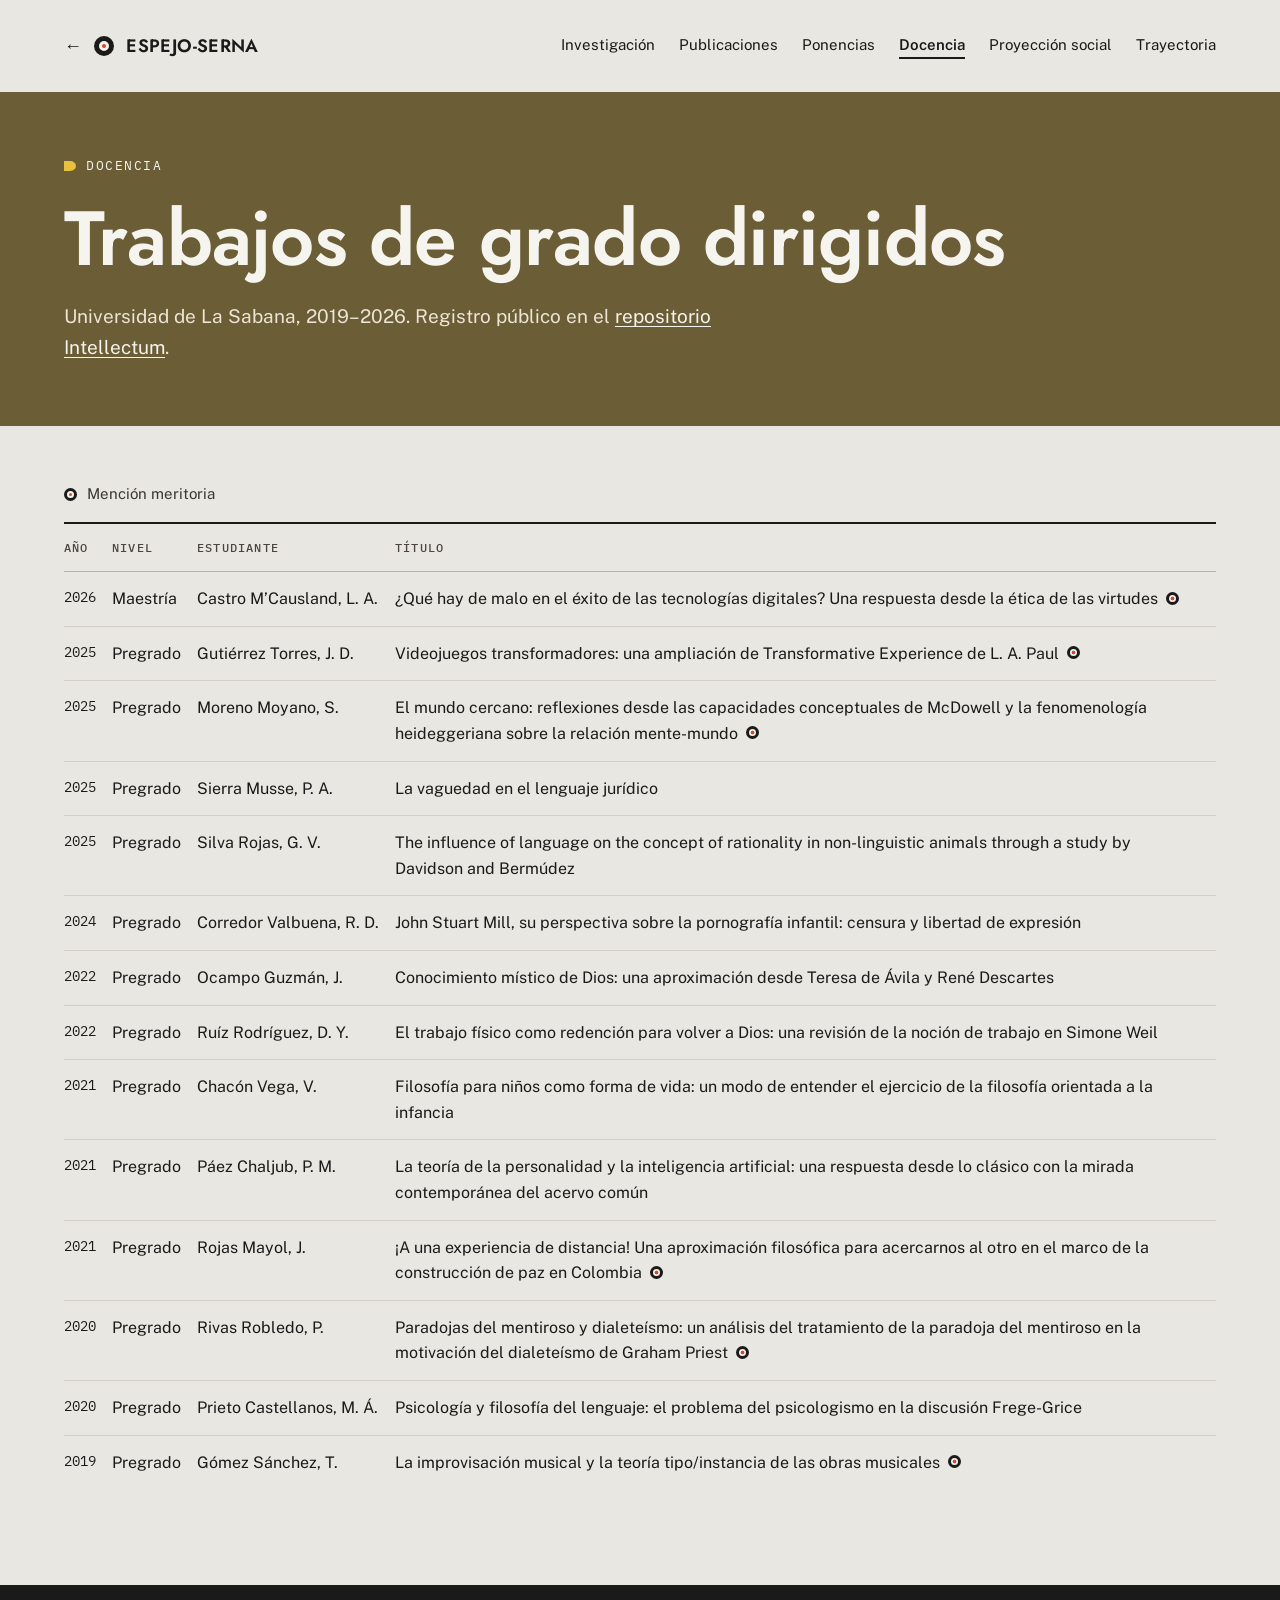
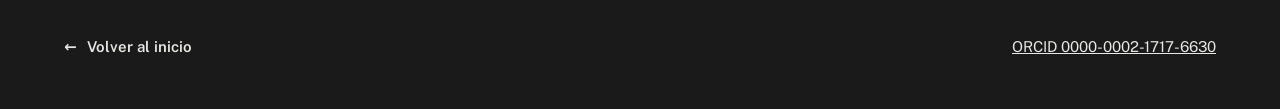
==== docencia.html @ 0a5f61b9 "landing" ====
<!doctype html>
<html lang="es">
<head>
<meta charset="utf-8">
<meta name="viewport" content="width=device-width, initial-scale=1">
<title>Docencia — Juan Camilo Espejo-Serna</title>
<meta name="description" content="Trabajos de grado dirigidos por Juan Camilo Espejo-Serna en la Universidad de La Sabana.">
<meta name="color-scheme" content="light dark">
<link rel="icon" href="images/favicon.svg" type="image/svg+xml">
<link rel="preconnect" href="https://fonts.googleapis.com">
<link rel="preconnect" href="https://fonts.gstatic.com" crossorigin>
<link rel="stylesheet" href="https://fonts.googleapis.com/css2?family=Jost:wght@400;500;600;700&amp;family=Public+Sans:ital,wght@0,400;0,500;0,600;1,400&amp;family=IBM+Plex+Mono:wght@400;500&amp;display=swap">
<link rel="stylesheet" href="css/style.css">
</head>
<body>
<div class="page" style="width: 100%; overflow-x: hidden; background: var(--ground); color: var(--ink); font-family: 'Public Sans', system-ui, sans-serif; font-size: 17px; line-height: 1.6">

<header style="max-width: 1240px; margin: 0 auto; padding: 24px clamp(20px, 5vw, 64px); display: flex; flex-wrap: wrap; gap: 16px 32px; align-items: center; justify-content: space-between">
<a href="index.html" style="display: inline-flex; align-items: center; gap: 12px; min-height: 44px; text-decoration: none; font-family: 'Jost', 'Futura', sans-serif; font-weight: 600; font-size: 18px; letter-spacing: 0.02em"><span aria-hidden="true">←</span>
<span aria-hidden="true" style="width: 20px; height: 20px; border: 5px solid var(--ink); border-radius: 50%; background: var(--paper); box-sizing: border-box; display: flex; align-items: center; justify-content: center"><span style="width: 4px; height: 4px; border-radius: 50%; background: var(--red)"></span></span>ESPEJO-SERNA</a>
<nav aria-label="Secciones" style="display: flex; flex-wrap: wrap; gap: 8px 24px; font-size: 15px">
<a href="investigacion.html" style="text-decoration: none">Investigación</a>
<a href="publicaciones.html" style="text-decoration: none">Publicaciones</a>
<a href="ponencias.html" style="text-decoration: none">Ponencias</a>
<a href="docencia.html" aria-current="page" style="text-decoration: none; font-weight: 600; border-bottom: 2px solid var(--ink)">Docencia</a>
<a href="proyeccion-social.html" style="text-decoration: none">Proyección social</a>
<a href="trayectoria.html" style="text-decoration: none">Trayectoria</a>
</nav>
</header>

<section style="background: #6B5D35; color: #F6F4EF">
<div style="max-width: 1240px; margin: 0 auto; padding: 64px clamp(20px, 5vw, 64px); display: flex; flex-wrap: wrap; gap: 40px 64px; align-items: flex-end">
<div style="flex: 999 1 520px; min-width: 0; display: flex; flex-direction: column; gap: 20px">
<p style="margin: 0; display: inline-flex; align-items: center; gap: 10px; font-family: 'IBM Plex Mono', ui-monospace, monospace; font-size: 13px; letter-spacing: 0.12em"><span aria-hidden="true" style="width: 12px; height: 10px; background: #E8C23A; border-radius: 0 60% 60% 0"></span>DOCENCIA</p>
<h1 style="margin: 0; font-family: 'Jost', 'Futura', sans-serif; font-weight: 600; font-size: clamp(44px, 6vw, 80px); line-height: 1.1; letter-spacing: -0.01em">Trabajos de grado dirigidos</h1>
<p style="margin: 0; max-width: 36em; font-size: 19px; color: #ECE6D6">Universidad de La Sabana, 2019–2026. Registro público en el <a href="https://intellectum.unisabana.edu.co/entities/person/1ea974d3-8503-4272-b4d4-083233fa0724?tab=isDirectorOfPublication&amp;spc.page=1" style="color: #F6F4EF; text-decoration: underline; text-underline-offset: 3px">repositorio Intellectum</a>.</p>
</div>
</div>
</section>

<section aria-label="Lista completa" style="max-width: 1240px; margin: 0 auto; padding: 56px clamp(20px, 5vw, 64px) 96px; display: flex; flex-direction: column; gap: 16px">
<p style="margin: 0; display: inline-flex; align-items: center; gap: 10px; font-size: 15px; color: var(--text-2)"><span aria-hidden="true" style="width: 13px; height: 13px; flex: none; border: 3px solid var(--ink); border-radius: 50%; box-sizing: border-box; background: var(--paper); display: inline-flex; align-items: center; justify-content: center"><span style="width: 3px; height: 3px; border-radius: 50%; background: var(--red)"></span></span>Mención meritoria</p>
<div style="overflow-x: auto">
<table style="width: 100%; min-width: 720px; border-collapse: collapse; font-size: 16px; border-top: 2px solid var(--ink)">
<thead>
<tr>
<th scope="col" style="text-align: left; padding: 14px 16px 14px 0; font-family: 'IBM Plex Mono', ui-monospace, monospace; font-weight: 500; font-size: 12px; letter-spacing: 0.1em; color: var(--muted); border-bottom: 1px solid var(--rule)">AÑO</th>
<th scope="col" style="text-align: left; padding: 14px 16px 14px 0; font-family: 'IBM Plex Mono', ui-monospace, monospace; font-weight: 500; font-size: 12px; letter-spacing: 0.1em; color: var(--muted); border-bottom: 1px solid var(--rule)">NIVEL</th>
<th scope="col" style="text-align: left; padding: 14px 16px 14px 0; font-family: 'IBM Plex Mono', ui-monospace, monospace; font-weight: 500; font-size: 12px; letter-spacing: 0.1em; color: var(--muted); border-bottom: 1px solid var(--rule)">ESTUDIANTE</th>
<th scope="col" style="text-align: left; padding: 14px 16px 14px 0; font-family: 'IBM Plex Mono', ui-monospace, monospace; font-weight: 500; font-size: 12px; letter-spacing: 0.1em; color: var(--muted); border-bottom: 1px solid var(--rule)">TÍTULO</th>
</tr>
</thead>
<tbody>
<tr><td style="padding: 14px 16px 14px 0; border-bottom: 1px solid var(--rule-soft); font-family: 'IBM Plex Mono', ui-monospace, monospace; font-size: 14px; vertical-align: top">2026</td><td style="padding: 14px 16px 14px 0; border-bottom: 1px solid var(--rule-soft); vertical-align: top">Maestría</td><td style="padding: 14px 16px 14px 0; border-bottom: 1px solid var(--rule-soft); vertical-align: top; white-space: nowrap">Castro M’Causland, L. A.</td><td style="padding: 14px 16px 14px 0; border-bottom: 1px solid var(--rule-soft); vertical-align: top">¿Qué hay de malo en el éxito de las tecnologías digitales? Una respuesta desde la ética de las <span style="white-space: nowrap">virtudes<span role="img" aria-label="Mención meritoria" title="Mención meritoria" style="display: inline-block; width: 13px; height: 13px; margin-left: 8px; vertical-align: middle; position: relative; top: -2px; border: 3px solid var(--ink); border-radius: 50%; box-sizing: border-box; background: radial-gradient(circle, var(--red) 0 1.6px, var(--paper) 2.2px)"></span></span></td></tr>
<tr><td style="padding: 14px 16px 14px 0; border-bottom: 1px solid var(--rule-soft); font-family: 'IBM Plex Mono', ui-monospace, monospace; font-size: 14px; vertical-align: top">2025</td><td style="padding: 14px 16px 14px 0; border-bottom: 1px solid var(--rule-soft); vertical-align: top">Pregrado</td><td style="padding: 14px 16px 14px 0; border-bottom: 1px solid var(--rule-soft); vertical-align: top; white-space: nowrap">Gutiérrez Torres, J. D.</td><td style="padding: 14px 16px 14px 0; border-bottom: 1px solid var(--rule-soft); vertical-align: top">Videojuegos transformadores: una ampliación de Transformative Experience de L. A. <span style="white-space: nowrap">Paul<span role="img" aria-label="Mención meritoria" title="Mención meritoria" style="display: inline-block; width: 13px; height: 13px; margin-left: 8px; vertical-align: middle; position: relative; top: -2px; border: 3px solid var(--ink); border-radius: 50%; box-sizing: border-box; background: radial-gradient(circle, var(--red) 0 1.6px, var(--paper) 2.2px)"></span></span></td></tr>
<tr><td style="padding: 14px 16px 14px 0; border-bottom: 1px solid var(--rule-soft); font-family: 'IBM Plex Mono', ui-monospace, monospace; font-size: 14px; vertical-align: top">2025</td><td style="padding: 14px 16px 14px 0; border-bottom: 1px solid var(--rule-soft); vertical-align: top">Pregrado</td><td style="padding: 14px 16px 14px 0; border-bottom: 1px solid var(--rule-soft); vertical-align: top; white-space: nowrap">Moreno Moyano, S.</td><td style="padding: 14px 16px 14px 0; border-bottom: 1px solid var(--rule-soft); vertical-align: top">El mundo cercano: reflexiones desde las capacidades conceptuales de McDowell y la fenomenología heideggeriana sobre la relación <span style="white-space: nowrap">mente-mundo<span role="img" aria-label="Mención meritoria" title="Mención meritoria" style="display: inline-block; width: 13px; height: 13px; margin-left: 8px; vertical-align: middle; position: relative; top: -2px; border: 3px solid var(--ink); border-radius: 50%; box-sizing: border-box; background: radial-gradient(circle, var(--red) 0 1.6px, var(--paper) 2.2px)"></span></span></td></tr>
<tr><td style="padding: 14px 16px 14px 0; border-bottom: 1px solid var(--rule-soft); font-family: 'IBM Plex Mono', ui-monospace, monospace; font-size: 14px; vertical-align: top">2025</td><td style="padding: 14px 16px 14px 0; border-bottom: 1px solid var(--rule-soft); vertical-align: top">Pregrado</td><td style="padding: 14px 16px 14px 0; border-bottom: 1px solid var(--rule-soft); vertical-align: top; white-space: nowrap">Sierra Musse, P. A.</td><td style="padding: 14px 16px 14px 0; border-bottom: 1px solid var(--rule-soft); vertical-align: top">La vaguedad en el lenguaje jurídico</td></tr>
<tr><td style="padding: 14px 16px 14px 0; border-bottom: 1px solid var(--rule-soft); font-family: 'IBM Plex Mono', ui-monospace, monospace; font-size: 14px; vertical-align: top">2025</td><td style="padding: 14px 16px 14px 0; border-bottom: 1px solid var(--rule-soft); vertical-align: top">Pregrado</td><td style="padding: 14px 16px 14px 0; border-bottom: 1px solid var(--rule-soft); vertical-align: top; white-space: nowrap">Silva Rojas, G. V.</td><td style="padding: 14px 16px 14px 0; border-bottom: 1px solid var(--rule-soft); vertical-align: top">The influence of language on the concept of rationality in non-linguistic animals through a study by Davidson and Bermúdez</td></tr>
<tr><td style="padding: 14px 16px 14px 0; border-bottom: 1px solid var(--rule-soft); font-family: 'IBM Plex Mono', ui-monospace, monospace; font-size: 14px; vertical-align: top">2024</td><td style="padding: 14px 16px 14px 0; border-bottom: 1px solid var(--rule-soft); vertical-align: top">Pregrado</td><td style="padding: 14px 16px 14px 0; border-bottom: 1px solid var(--rule-soft); vertical-align: top; white-space: nowrap">Corredor Valbuena, R. D.</td><td style="padding: 14px 16px 14px 0; border-bottom: 1px solid var(--rule-soft); vertical-align: top">John Stuart Mill, su perspectiva sobre la pornografía infantil: censura y libertad de expresión</td></tr>
<tr><td style="padding: 14px 16px 14px 0; border-bottom: 1px solid var(--rule-soft); font-family: 'IBM Plex Mono', ui-monospace, monospace; font-size: 14px; vertical-align: top">2022</td><td style="padding: 14px 16px 14px 0; border-bottom: 1px solid var(--rule-soft); vertical-align: top">Pregrado</td><td style="padding: 14px 16px 14px 0; border-bottom: 1px solid var(--rule-soft); vertical-align: top; white-space: nowrap">Ocampo Guzmán, J.</td><td style="padding: 14px 16px 14px 0; border-bottom: 1px solid var(--rule-soft); vertical-align: top">Conocimiento místico de Dios: una aproximación desde Teresa de Ávila y René Descartes</td></tr>
<tr><td style="padding: 14px 16px 14px 0; border-bottom: 1px solid var(--rule-soft); font-family: 'IBM Plex Mono', ui-monospace, monospace; font-size: 14px; vertical-align: top">2022</td><td style="padding: 14px 16px 14px 0; border-bottom: 1px solid var(--rule-soft); vertical-align: top">Pregrado</td><td style="padding: 14px 16px 14px 0; border-bottom: 1px solid var(--rule-soft); vertical-align: top; white-space: nowrap">Ruíz Rodríguez, D. Y.</td><td style="padding: 14px 16px 14px 0; border-bottom: 1px solid var(--rule-soft); vertical-align: top">El trabajo físico como redención para volver a Dios: una revisión de la noción de trabajo en Simone Weil</td></tr>
<tr><td style="padding: 14px 16px 14px 0; border-bottom: 1px solid var(--rule-soft); font-family: 'IBM Plex Mono', ui-monospace, monospace; font-size: 14px; vertical-align: top">2021</td><td style="padding: 14px 16px 14px 0; border-bottom: 1px solid var(--rule-soft); vertical-align: top">Pregrado</td><td style="padding: 14px 16px 14px 0; border-bottom: 1px solid var(--rule-soft); vertical-align: top; white-space: nowrap">Chacón Vega, V.</td><td style="padding: 14px 16px 14px 0; border-bottom: 1px solid var(--rule-soft); vertical-align: top">Filosofía para niños como forma de vida: un modo de entender el ejercicio de la filosofía orientada a la infancia</td></tr>
<tr><td style="padding: 14px 16px 14px 0; border-bottom: 1px solid var(--rule-soft); font-family: 'IBM Plex Mono', ui-monospace, monospace; font-size: 14px; vertical-align: top">2021</td><td style="padding: 14px 16px 14px 0; border-bottom: 1px solid var(--rule-soft); vertical-align: top">Pregrado</td><td style="padding: 14px 16px 14px 0; border-bottom: 1px solid var(--rule-soft); vertical-align: top; white-space: nowrap">Páez Chaljub, P. M.</td><td style="padding: 14px 16px 14px 0; border-bottom: 1px solid var(--rule-soft); vertical-align: top">La teoría de la personalidad y la inteligencia artificial: una respuesta desde lo clásico con la mirada contemporánea del acervo común</td></tr>
<tr><td style="padding: 14px 16px 14px 0; border-bottom: 1px solid var(--rule-soft); font-family: 'IBM Plex Mono', ui-monospace, monospace; font-size: 14px; vertical-align: top">2021</td><td style="padding: 14px 16px 14px 0; border-bottom: 1px solid var(--rule-soft); vertical-align: top">Pregrado</td><td style="padding: 14px 16px 14px 0; border-bottom: 1px solid var(--rule-soft); vertical-align: top; white-space: nowrap">Rojas Mayol, J.</td><td style="padding: 14px 16px 14px 0; border-bottom: 1px solid var(--rule-soft); vertical-align: top">¡A una experiencia de distancia! Una aproximación filosófica para acercarnos al otro en el marco de la construcción de paz en <span style="white-space: nowrap">Colombia<span role="img" aria-label="Mención meritoria" title="Mención meritoria" style="display: inline-block; width: 13px; height: 13px; margin-left: 8px; vertical-align: middle; position: relative; top: -2px; border: 3px solid var(--ink); border-radius: 50%; box-sizing: border-box; background: radial-gradient(circle, var(--red) 0 1.6px, var(--paper) 2.2px)"></span></span></td></tr>
<tr><td style="padding: 14px 16px 14px 0; border-bottom: 1px solid var(--rule-soft); font-family: 'IBM Plex Mono', ui-monospace, monospace; font-size: 14px; vertical-align: top">2020</td><td style="padding: 14px 16px 14px 0; border-bottom: 1px solid var(--rule-soft); vertical-align: top">Pregrado</td><td style="padding: 14px 16px 14px 0; border-bottom: 1px solid var(--rule-soft); vertical-align: top; white-space: nowrap">Rivas Robledo, P.</td><td style="padding: 14px 16px 14px 0; border-bottom: 1px solid var(--rule-soft); vertical-align: top">Paradojas del mentiroso y dialeteísmo: un análisis del tratamiento de la paradoja del mentiroso en la motivación del dialeteísmo de Graham <span style="white-space: nowrap">Priest<span role="img" aria-label="Mención meritoria" title="Mención meritoria" style="display: inline-block; width: 13px; height: 13px; margin-left: 8px; vertical-align: middle; position: relative; top: -2px; border: 3px solid var(--ink); border-radius: 50%; box-sizing: border-box; background: radial-gradient(circle, var(--red) 0 1.6px, var(--paper) 2.2px)"></span></span></td></tr>
<tr><td style="padding: 14px 16px 14px 0; border-bottom: 1px solid var(--rule-soft); font-family: 'IBM Plex Mono', ui-monospace, monospace; font-size: 14px; vertical-align: top">2020</td><td style="padding: 14px 16px 14px 0; border-bottom: 1px solid var(--rule-soft); vertical-align: top">Pregrado</td><td style="padding: 14px 16px 14px 0; border-bottom: 1px solid var(--rule-soft); vertical-align: top; white-space: nowrap">Prieto Castellanos, M. Á.</td><td style="padding: 14px 16px 14px 0; border-bottom: 1px solid var(--rule-soft); vertical-align: top">Psicología y filosofía del lenguaje: el problema del psicologismo en la discusión Frege-Grice</td></tr>
<tr><td style="padding: 14px 16px 14px 0; font-family: 'IBM Plex Mono', ui-monospace, monospace; font-size: 14px; vertical-align: top">2019</td><td style="padding: 14px 16px 14px 0; vertical-align: top">Pregrado</td><td style="padding: 14px 16px 14px 0; vertical-align: top; white-space: nowrap">Gómez Sánchez, T.</td><td style="padding: 14px 16px 14px 0; vertical-align: top">La improvisación musical y la teoría tipo/instancia de las obras <span style="white-space: nowrap">musicales<span role="img" aria-label="Mención meritoria" title="Mención meritoria" style="display: inline-block; width: 13px; height: 13px; margin-left: 8px; vertical-align: middle; position: relative; top: -2px; border: 3px solid var(--ink); border-radius: 50%; box-sizing: border-box; background: radial-gradient(circle, var(--red) 0 1.6px, var(--paper) 2.2px)"></span></span></td></tr>
</tbody>
</table>
</div>
</section>

<footer style="background: var(--ink-deep); color: #E9E7E1">
<div style="max-width: 1240px; margin: 0 auto; padding: 40px clamp(20px, 5vw, 64px); display: flex; flex-wrap: wrap; gap: 16px 32px; align-items: center; justify-content: space-between; font-size: 15px">
<a href="index.html" style="display: inline-flex; align-items: center; gap: 10px; min-height: 44px; color: #E9E7E1; text-decoration: none; font-weight: 600"><span aria-hidden="true">←</span>Volver al inicio</a>
<a href="https://orcid.org/0000-0002-1717-6630" style="color: #E9E7E1">ORCID 0000-0002-1717-6630</a>
</div>
</footer>

</div>
</body>
</html>
---- css/style.css ----
/* Estilo Kandinsky — tokens de color para tema claro y oscuro.
   El tema oscuro se activa solo, según la preferencia del sistema del visitante.
   Para forzar un tema, añade data-theme="light" o data-theme="dark" a <html>. */

:root {
  --ground: #E9E7E1;      /* fondo de página */
  --paper: #F6F4EF;       /* tarjetas, marco de foto, relleno del anillo */
  --ink: #1A1A1A;         /* texto y estructura */
  --ink-deep: #1A1A1A;    /* bandas oscuras (ponencias, pie) */
  --text-2: #3B3833;      /* párrafos secundarios */
  --muted: #4A463F;       /* metadatos */
  --rule: #B9B4A9;        /* separadores de lista */
  --rule-soft: #D3CFC6;   /* separadores de tabla */
  --border: #C9C4BA;      /* bordes de tarjeta */
  --chip-border: #8C877E; /* bordes de etiquetas */
  --label: #8A3A1E;       /* etiquetas mono sobre papel */
  --red: #D9482B;
  --violet: #5B4FA0;
  --rust: #A4502E;
  color-scheme: light;
}

@media (prefers-color-scheme: dark) {
  :root:not([data-theme="light"]) {
    --ground: #161616;
    --paper: #201F1D;
    --ink: #ECE9E2;
    --ink-deep: #0C0C0C;
    --text-2: #CFCAC0;
    --muted: #B3AEA4;
    --rule: #3A3833;
    --rule-soft: #2E2C29;
    --border: #34322E;
    --chip-border: #6E6A62;
    --label: #E8957A;
    --red: #E05A3C;
    --violet: #8E83D6;
    --rust: #C2683F;
    color-scheme: dark;
  }
}

:root[data-theme="dark"] {
  --ground: #161616;
  --paper: #201F1D;
  --ink: #ECE9E2;
  --ink-deep: #0C0C0C;
  --text-2: #CFCAC0;
  --muted: #B3AEA4;
  --rule: #3A3833;
  --rule-soft: #2E2C29;
  --border: #34322E;
  --chip-border: #6E6A62;
  --label: #E8957A;
  --red: #E05A3C;
  --violet: #8E83D6;
  --rust: #C2683F;
  color-scheme: dark;
}

html { -webkit-text-size-adjust: 100%; }
body { margin: 0; background: var(--ground); color: var(--ink); }
img { max-width: 100%; height: auto; }

a { color: var(--ink); }
a:hover { color: var(--rust); }
a:focus-visible { outline: 2px solid var(--red); outline-offset: 3px; }

@media (prefers-reduced-motion: no-preference) {
  html { scroll-behavior: smooth; }
}
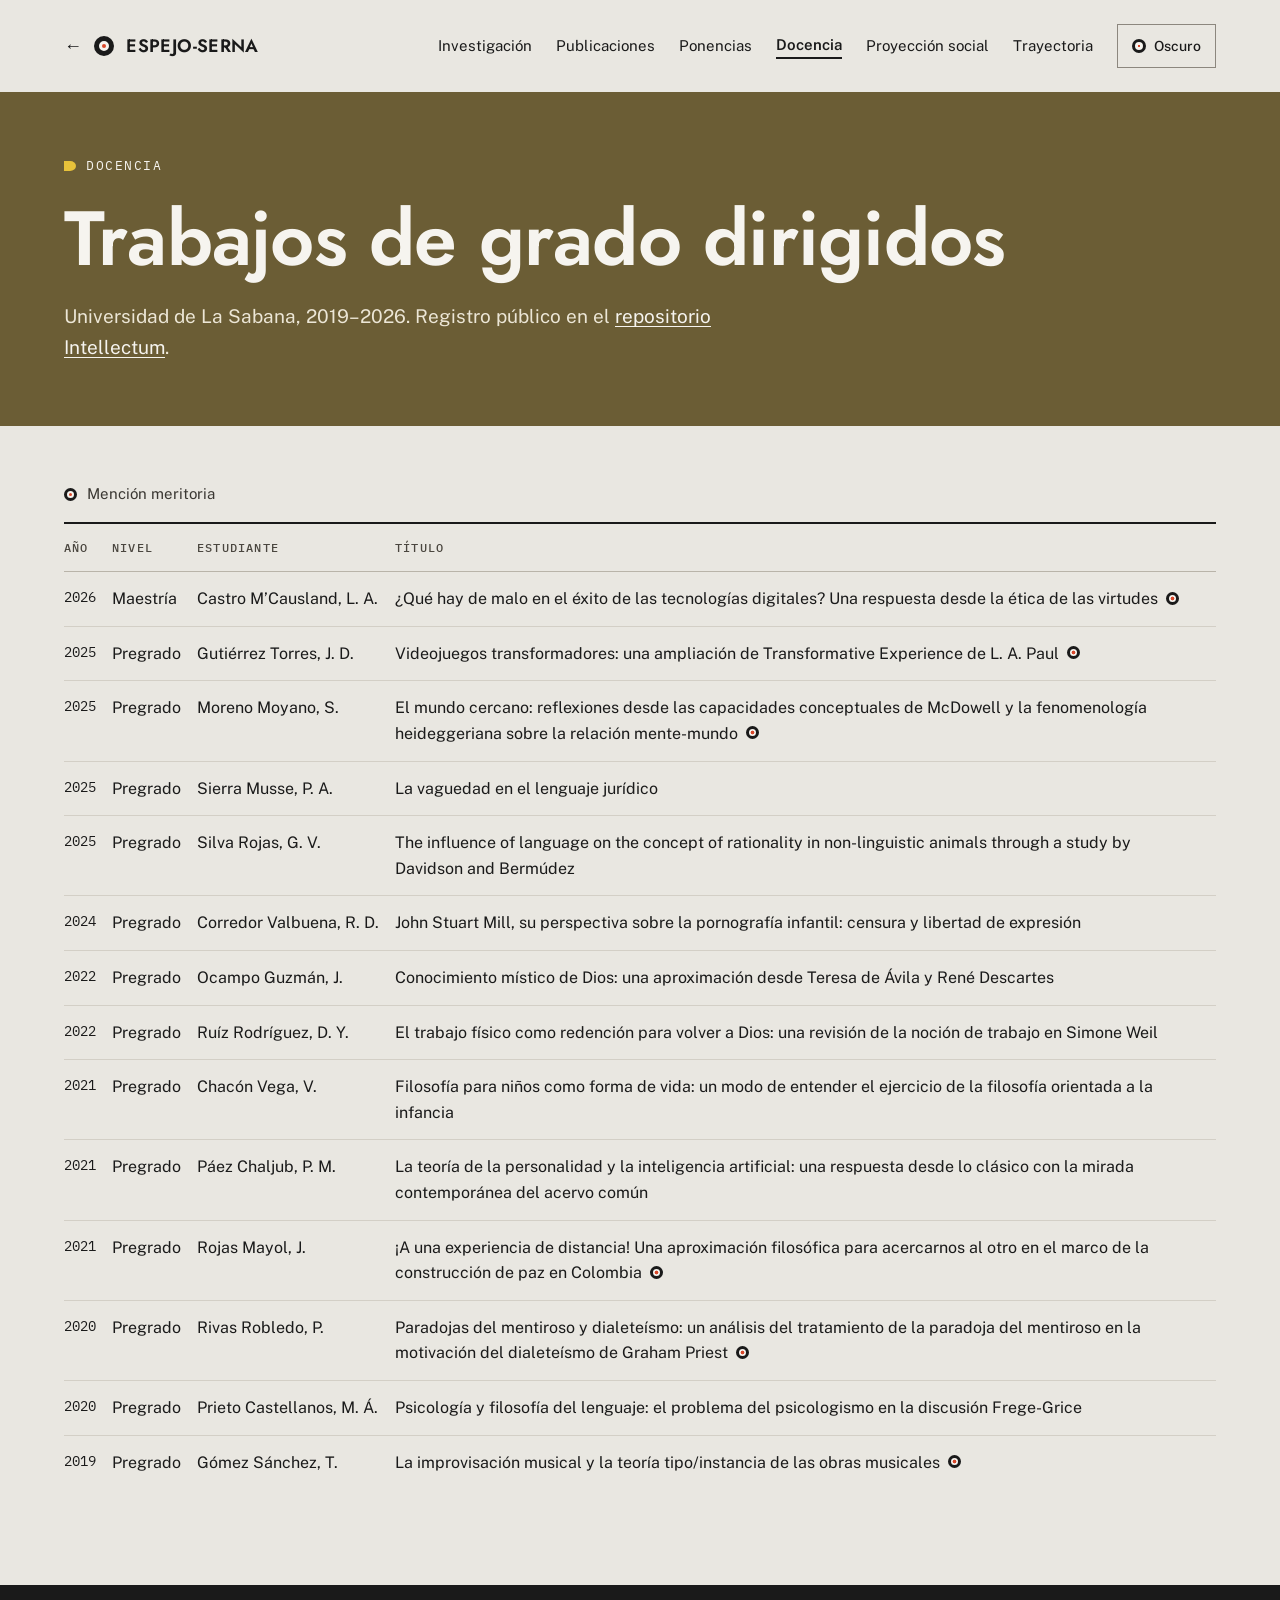
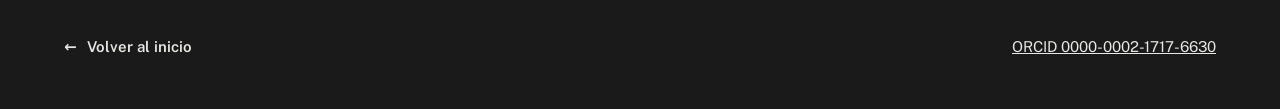
==== commit ed05675b: "dark and light" ====
--- a/docencia.html
+++ b/docencia.html
@@ -1,5 +1,5 @@
 <!doctype html>
-<html lang="es">
+<html lang="es" data-theme="light">
 <head>
 <meta charset="utf-8">
 <meta name="viewport" content="width=device-width, initial-scale=1">
@@ -10,6 +10,7 @@
 <link rel="preconnect" href="https://fonts.googleapis.com">
 <link rel="preconnect" href="https://fonts.gstatic.com" crossorigin>
 <link rel="stylesheet" href="https://fonts.googleapis.com/css2?family=Jost:wght@400;500;600;700&amp;family=Public+Sans:ital,wght@0,400;0,500;0,600;1,400&amp;family=IBM+Plex+Mono:wght@400;500&amp;display=swap">
+<script>try{if(localStorage.getItem("tema")==="dark")document.documentElement.setAttribute("data-theme","dark")}catch(e){}</script>
 <link rel="stylesheet" href="css/style.css">
 </head>
 <body>
@@ -18,13 +19,14 @@
 <header style="max-width: 1240px; margin: 0 auto; padding: 24px clamp(20px, 5vw, 64px); display: flex; flex-wrap: wrap; gap: 16px 32px; align-items: center; justify-content: space-between">
 <a href="index.html" style="display: inline-flex; align-items: center; gap: 12px; min-height: 44px; text-decoration: none; font-family: 'Jost', 'Futura', sans-serif; font-weight: 600; font-size: 18px; letter-spacing: 0.02em"><span aria-hidden="true">←</span>
 <span aria-hidden="true" style="width: 20px; height: 20px; border: 5px solid var(--ink); border-radius: 50%; background: var(--paper); box-sizing: border-box; display: flex; align-items: center; justify-content: center"><span style="width: 4px; height: 4px; border-radius: 50%; background: var(--red)"></span></span>ESPEJO-SERNA</a>
-<nav aria-label="Secciones" style="display: flex; flex-wrap: wrap; gap: 8px 24px; font-size: 15px">
+<nav aria-label="Secciones" style="display: flex; align-items: center; flex-wrap: wrap; gap: 8px 24px; font-size: 15px">
 <a href="investigacion.html" style="text-decoration: none">Investigación</a>
 <a href="publicaciones.html" style="text-decoration: none">Publicaciones</a>
 <a href="ponencias.html" style="text-decoration: none">Ponencias</a>
 <a href="docencia.html" aria-current="page" style="text-decoration: none; font-weight: 600; border-bottom: 2px solid var(--ink)">Docencia</a>
 <a href="proyeccion-social.html" style="text-decoration: none">Proyección social</a>
 <a href="trayectoria.html" style="text-decoration: none">Trayectoria</a>
+<button type="button" class="theme-toggle" aria-pressed="false" aria-label="Cambiar a modo oscuro"><span class="theme-icon" aria-hidden="true"></span><span class="theme-text">Oscuro</span></button>
 </nav>
 </header>
 
@@ -78,5 +80,6 @@
 </footer>
 
 </div>
+<script src="js/theme.js"></script>
 </body>
 </html>
--- a/css/style.css
+++ b/css/style.css
@@ -1,6 +1,6 @@
 /* Estilo Kandinsky — tokens de color para tema claro y oscuro.
-   El tema oscuro se activa solo, según la preferencia del sistema del visitante.
-   Para forzar un tema, añade data-theme="light" o data-theme="dark" a <html>. */
+   El sitio abre en claro. El botón del menú cambia a oscuro (data-theme="dark" en <html>)
+   y recuerda la elección en ese navegador. */
 
 :root {
   --ground: #E9E7E1;      /* fondo de página */
@@ -18,26 +18,6 @@
   --violet: #5B4FA0;
   --rust: #A4502E;
   color-scheme: light;
-}
-
-@media (prefers-color-scheme: dark) {
-  :root:not([data-theme="light"]) {
-    --ground: #161616;
-    --paper: #201F1D;
-    --ink: #ECE9E2;
-    --ink-deep: #0C0C0C;
-    --text-2: #CFCAC0;
-    --muted: #B3AEA4;
-    --rule: #3A3833;
-    --rule-soft: #2E2C29;
-    --border: #34322E;
-    --chip-border: #6E6A62;
-    --label: #E8957A;
-    --red: #E05A3C;
-    --violet: #8E83D6;
-    --rust: #C2683F;
-    color-scheme: dark;
-  }
 }
 
 :root[data-theme="dark"] {
@@ -69,3 +49,19 @@
 @media (prefers-reduced-motion: no-preference) {
   html { scroll-behavior: smooth; }
 }
+
+/* Botón de tema */
+.theme-toggle {
+  display: inline-flex; align-items: center; gap: 8px;
+  min-height: 44px; padding: 0 14px;
+  border: 1px solid var(--chip-border); border-radius: 0;
+  background: transparent; color: var(--ink);
+  font: 500 14px/1 "Public Sans", system-ui, sans-serif; cursor: pointer;
+}
+.theme-toggle:hover { border-color: var(--ink); }
+.theme-toggle:focus-visible { outline: 2px solid var(--red); outline-offset: 3px; }
+.theme-icon {
+  width: 14px; height: 14px; border-radius: 50%; box-sizing: border-box;
+  border: 3px solid var(--ink);
+  background: radial-gradient(circle, var(--red) 0 22%, var(--paper) 26%);
+}
